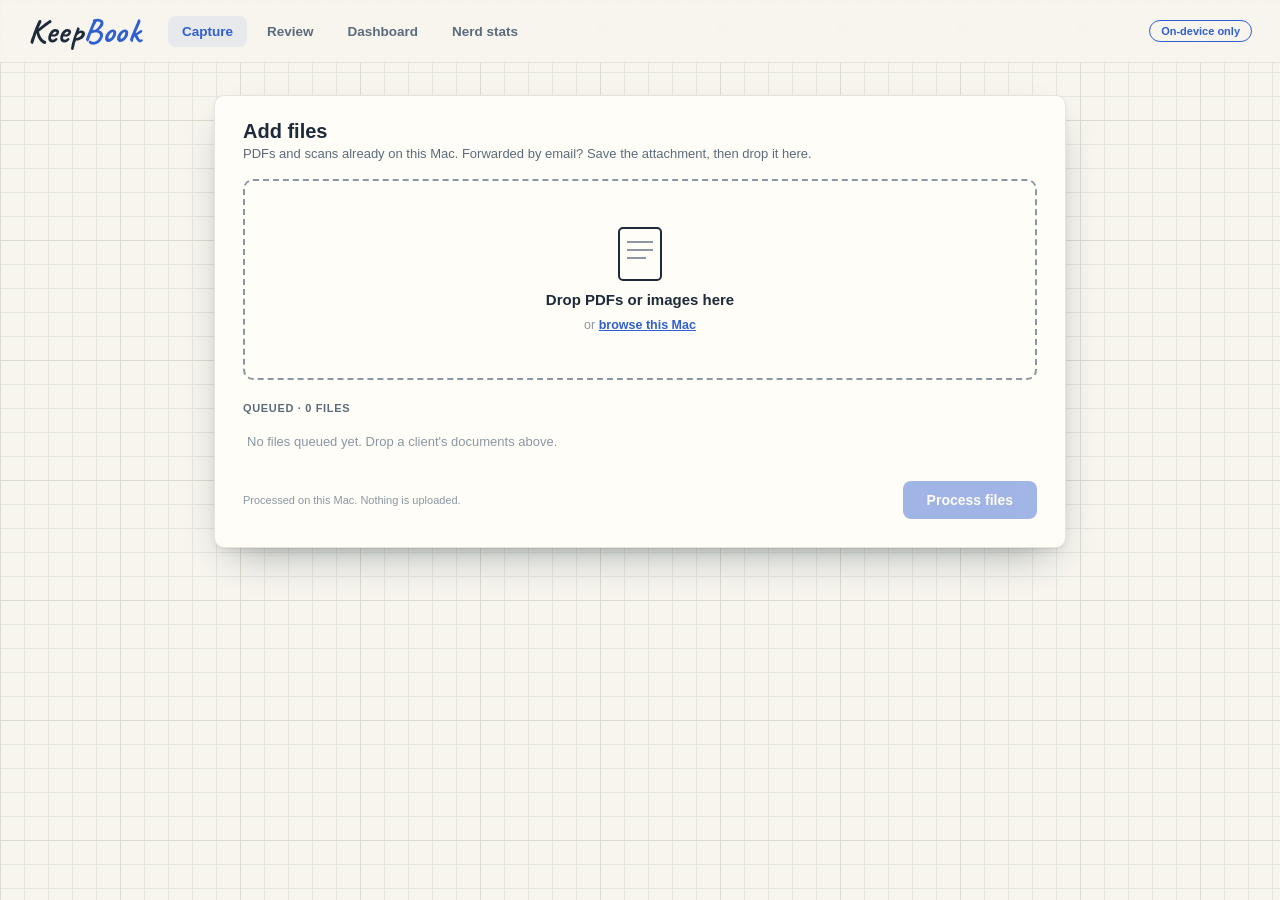
==== frontend/index.html @ 523368b1 "frontend: Stats for Nerds view (T33 stretch) + contract-blessed fields - Fourth view rendering GET /" ====
<!DOCTYPE html>
<html lang="en">
<head>
  <meta charset="utf-8">
  <meta name="viewport" content="width=device-width, initial-scale=1">
  <title>KeepBook — on-device tax intake</title>
  <link rel="stylesheet" href="css/styles.css">
</head>
<body>
  <header class="app-header">
    <div class="wordmark">Keep<span class="dot">Book</span></div>
    <nav class="nav" id="nav">
      <button data-view="capture" class="active">Capture</button>
      <button data-view="review">Review</button>
      <button data-view="dashboard">Dashboard</button>
      <button data-view="nerds">Nerd stats</button>
    </nav>
    <div class="header-spacer"></div>
    <button class="reset-link" id="reset-btn" hidden>reset demo</button>
    <div class="ondevice">On-device only</div>
  </header>

  <main>
    <!-- ============ CAPTURE / SUBMIT ============ -->
    <section class="view active" id="view-capture">
      <div class="card">
        <div class="card-pad">
          <div class="screen-head">
            <div>
              <h1>Add files</h1>
              <div class="sub">PDFs and scans already on this Mac. Forwarded by email? Save the attachment, then drop it here.</div>
            </div>
          </div>

          <div class="dropzone" id="dropzone">
            <div class="dz-icon"><span></span><span></span><span></span></div>
            <div class="dz-title">Drop PDFs or images here</div>
            <div class="dz-sub">or <span class="browse">browse this Mac</span></div>
            <input type="file" id="file-input" multiple accept="image/*,.pdf" hidden>
          </div>

          <div id="queue-block"></div>

          <div class="foot-row">
            <div class="privacy-line">Processed on this Mac. Nothing is uploaded.</div>
            <button class="btn" id="process-btn" disabled>Process files</button>
          </div>
        </div>
      </div>
    </section>

    <!-- ============ BIN REVIEW & CORRECTION ============ -->
    <section class="view" id="view-review">
      <div class="card">
        <div class="card-pad">
          <div class="screen-head">
            <div>
              <h1>Review &amp; confirm</h1>
              <div class="sub">Each document: the source image beside what the model read. Nothing enters a client's checklist until you confirm it.</div>
            </div>
            <div class="privacy-line">Processed on this Mac. Nothing is uploaded.</div>
          </div>
          <div class="review-layout" style="margin-top:18px">
            <div class="review-list" id="review-list"></div>
            <div id="review-detail"></div>
          </div>
        </div>
      </div>
    </section>

    <!-- ============ CHECKLIST DASHBOARD ============ -->
    <section class="view" id="view-dashboard">
      <div id="stats-line"></div>
      <div class="client-grid" id="client-grid" style="margin-top:22px"></div>
      <div class="privacy-line" style="margin-top:20px">Processed on this Mac. Nothing is uploaded.</div>
    </section>

    <!-- ============ STATS FOR NERDS ============ -->
    <section class="view" id="view-nerds">
      <div class="card">
        <div class="card-pad" id="nerds-body"></div>
      </div>
    </section>
  </main>

  <div class="toast" id="toast"></div>

  <script src="js/api.js"></script>
  <script src="js/app.js"></script>
</body>
</html>
---- frontend/css/styles.css ----
/* ============================================================
   KeepBook — paper & ink design system (PRD §10 / docs/design)
   Single light theme, committed. No dark mode.
   ============================================================ */

@font-face {
  font-family: "Caveat";
  font-style: normal;
  font-weight: 400 700;              /* variable weight, one file */
  font-display: swap;
  src: url("../assets/caveat.woff2") format("woff2");
}

:root {
  --paper:        #f7f5ee;
  --paper-deep:   #eceadf;
  --card:         #fffdf7;
  --ink:          #1c2a3a;
  --ink-blue:     #2f5fd0;
  --ink-blue-dk:  #254aa6;
  --highlighter:  #ffd24a;
  --highlighter-soft: #ffe59a;
  --red:          #c0392b;
  --muted:        #5c6b7b;
  --faint:        #8b97a3;
  --line:         #e7e3d6;

  --font-hand: "Caveat", "Comic Sans MS", cursive;
  --font-sans: -apple-system, BlinkMacSystemFont, "Segoe UI", Roboto, Helvetica, Arial, sans-serif;

  --shadow-card: 0 1px 0 #1c2a3a0a, 0 18px 40px -18px #1c2a3a73, 0 4px 12px -6px #1c2a3a33;
  --shadow-soft: 0 1px 0 #1c2a3a0a, 0 4px 12px -6px #1c2a3a33;
  --radius: 10px;
}

* { box-sizing: border-box; }

body {
  margin: 0;
  font-family: var(--font-sans);
  color: var(--ink);
  background-color: var(--paper);
  /* grid-paper texture: coarse 120px lines over fine 24px lines */
  background-image:
    linear-gradient(#d9dbcd 1px, transparent 1px),
    linear-gradient(90deg, #d9dbcd 1px, transparent 1px),
    linear-gradient(#e4e6dd 1px, transparent 1px),
    linear-gradient(90deg, #e4e6dd 1px, transparent 1px);
  background-size: 120px 120px, 120px 120px, 24px 24px, 24px 24px;
  -webkit-font-smoothing: antialiased;
}

a { color: var(--ink-blue); text-decoration: none; }
a:hover { color: var(--ink-blue-dk); }

.tnum { font-variant-numeric: tabular-nums; }

/* ---------- App shell ---------- */
.app-header {
  display: flex; align-items: center; gap: 20px;
  padding: 14px 28px;
  border-bottom: 1px solid var(--line);
  background: rgba(247, 245, 238, 0.85);
  backdrop-filter: blur(4px);
  position: sticky; top: 0; z-index: 20;
}
.wordmark {
  font-family: var(--font-hand);
  font-size: 34px; font-weight: 700; line-height: 1;
  color: var(--ink); letter-spacing: .5px;
}
.wordmark .dot { color: var(--ink-blue); }

.nav { display: flex; gap: 6px; margin-left: 8px; }
.nav button {
  font-family: var(--font-sans);
  font-size: 13.5px; font-weight: 600;
  color: var(--muted);
  background: none; border: none; cursor: pointer;
  padding: 8px 14px; border-radius: 8px;
}
.nav button:hover { background: #00000008; color: var(--ink); }
.nav button.active { color: var(--ink-blue); background: #2f5fd014; }

.header-spacer { flex: 1; }

.ondevice {
  font-size: 11px; font-weight: 600; color: var(--ink-blue);
  border: 1px solid var(--ink-blue); border-radius: 999px;
  padding: 4px 11px; white-space: nowrap;
}
.reset-link {
  font-size: 11px; color: var(--faint); background: none; border: none;
  cursor: pointer; text-decoration: underline; padding: 4px;
}

/* ---------- Layout ---------- */
main { max-width: 900px; margin: 0 auto; padding: 32px 24px 80px; }
.view { display: none; }
.view.active { display: block; animation: fade .25s ease; }
@keyframes fade { from { opacity: 0; transform: translateY(4px); } to { opacity: 1; transform: none; } }

.card {
  position: relative;
  background: var(--card);
  border: 1px solid var(--line);
  border-radius: var(--radius);
  box-shadow: var(--shadow-card);
  overflow: hidden;
}
.card-pad { padding: 24px 28px 28px; }

.screen-head { display: flex; align-items: baseline; justify-content: space-between; gap: 16px; }
.screen-head h1 { font-size: 20px; font-weight: 700; margin: 0; }
.screen-head .sub { font-size: 13px; color: var(--muted); margin-top: 3px; }

.hand-note { font-family: var(--font-hand); color: var(--faint); font-size: 18px; }

/* ---------- Capture / Submit ---------- */
.dropzone {
  display: flex; flex-direction: column; align-items: center; justify-content: center;
  gap: 10px; padding: 46px 20px; margin-top: 18px;
  border: 2px dashed var(--faint); border-radius: var(--radius);
  background: var(--card); cursor: pointer;
  transition: background .15s, border-color .15s;
}
.dropzone:hover { border-color: var(--ink-blue); }
.dropzone.dragover { border-color: var(--ink-blue); background: #2f5fd00d; }
.dz-icon {
  width: 44px; height: 54px; border: 2px solid var(--ink); border-radius: 5px;
  position: relative; background: var(--card);
}
.dz-icon span { position: absolute; left: 7px; right: 7px; height: 2px; background: var(--faint); }
.dz-icon span:nth-child(1) { top: 12px; }
.dz-icon span:nth-child(2) { top: 20px; }
.dz-icon span:nth-child(3) { top: 28px; right: 14px; }
.dz-title { font-size: 15px; font-weight: 600; }
.dz-sub { font-size: 12.5px; color: var(--faint); }
.dz-sub .browse { color: var(--ink-blue); font-weight: 600; text-decoration: underline; }

.section-label {
  font-size: 11px; font-weight: 600; color: var(--muted);
  text-transform: uppercase; letter-spacing: .06em; margin: 22px 0 8px;
}

.qrow {
  display: flex; align-items: center; gap: 12px;
  padding: 11px 6px; border-bottom: 1px solid var(--line);
}
.qrow:last-child { border-bottom: none; }
.qthumb {
  flex: none; width: 30px; height: 38px; border-radius: 4px; border: 1px solid var(--line);
  background: repeating-linear-gradient(45deg, #eceada, #eceada 5px, #f5f3e7 5px, #f5f3e7 10px);
  display: flex; align-items: flex-end; justify-content: center; overflow: hidden;
}
.qthumb img { width: 100%; height: 100%; object-fit: cover; }
.qthumb .ext { font: 600 8px ui-monospace, Menlo, monospace; color: var(--faint); padding-bottom: 3px; }
.qrow .meta { flex: 1; min-width: 0; }
.qrow .fname { font-size: 13.5px; font-weight: 600; white-space: nowrap; overflow: hidden; text-overflow: ellipsis; }
.qrow .fsub { font-size: 12px; color: var(--faint); }
.qrow .qstatus { font-size: 12px; font-weight: 600; }
.qstatus.processing { color: var(--ink-blue); }
.qstatus.done { color: var(--muted); }

.progress-wrap { margin-top: 16px; }
.progress-track { height: 6px; border-radius: 999px; background: var(--paper-deep); overflow: hidden; }
.progress-fill { height: 100%; background: var(--ink-blue); width: 0%; transition: width .5s ease; }

.foot-row { display: flex; align-items: center; justify-content: space-between; gap: 16px; margin-top: 20px; }
.privacy-line { font-size: 11px; color: var(--faint); }

.btn {
  font-family: var(--font-sans); font-size: 14px; font-weight: 600;
  padding: 11px 24px; border: none; border-radius: 8px;
  background: var(--ink-blue); color: var(--card); cursor: pointer;
  box-shadow: var(--shadow-soft);
}
.btn:hover { background: var(--ink-blue-dk); }
.btn:disabled { opacity: .45; cursor: default; box-shadow: none; }
.btn-ghost { background: none; box-shadow: none; color: var(--ink-blue); padding: 8px 10px; }
.btn-ghost:hover { background: #2f5fd012; }
.btn-sm { padding: 8px 18px; font-size: 13px; }

/* ---------- Bin Review ---------- */
.review-layout { display: grid; grid-template-columns: 240px 1fr; gap: 20px; }
.review-list { display: flex; flex-direction: column; gap: 10px; }
.rl-item {
  text-align: left; background: var(--card); border: 1px solid var(--line);
  border-radius: 8px; padding: 12px 14px; cursor: pointer; box-shadow: var(--shadow-soft);
}
.rl-item:hover { border-color: var(--ink-blue); }
.rl-item.active { border-color: var(--ink-blue); box-shadow: 0 0 0 2px #2f5fd033; }
.rl-item .rl-type { font-size: 14px; font-weight: 700; }
.rl-item .rl-client { font-size: 12px; color: var(--muted); margin-top: 2px; }
.rl-badge {
  display: inline-block; margin-top: 8px; font-size: 11px; font-weight: 600;
  padding: 2px 9px; border-radius: 999px;
}
.rl-badge.needs { background: var(--highlighter-soft); color: #7a5b00; }
.rl-badge.unrec { background: #ececec; color: var(--muted); }
.rl-empty { font-size: 13px; color: var(--faint); padding: 12px 4px; }

.detail { display: grid; grid-template-columns: 1fr 1fr; gap: 20px; }
.doc-image {
  border: 1px solid var(--line); border-radius: 8px; overflow: hidden; background: var(--paper-deep);
  min-height: 300px; display: flex; align-items: center; justify-content: center;
}
.doc-image img { width: 100%; height: auto; display: block; }
.doc-image .noimg { color: var(--faint); font-size: 13px; padding: 40px; text-align: center; }

.fields h2 { font-size: 16px; font-weight: 700; margin: 0 0 3px; }
.fields .doc-sub { font-size: 12.5px; color: var(--muted); margin-bottom: 14px; }

.field-row { display: grid; grid-template-columns: 150px 1fr; gap: 12px; align-items: start; padding: 8px 0; border-bottom: 1px dashed var(--line); }
.field-row:last-of-type { border-bottom: none; }
.field-label { font-size: 13px; color: var(--muted); padding-top: 6px; }
.field-val { font-size: 14px; }
.field-input {
  width: 100%; font-family: var(--font-sans); font-size: 14px; font-variant-numeric: tabular-nums;
  color: var(--ink); background: var(--card);
  border: 1px solid var(--line); border-radius: 6px; padding: 7px 9px;
}
.field-input:focus { outline: none; border-color: var(--ink-blue); box-shadow: 0 0 0 2px #2f5fd022; }
.field-input.lowconf {
  background: linear-gradient(transparent 6%, var(--highlighter) 6% 94%, transparent 94%);
  border-color: #e6b800;
}
.lowconf-note { font-size: 11.5px; color: var(--faint); margin-top: 4px; }

/* the correction render — struck original + ink-blue corrected */
.correction { display: flex; align-items: baseline; gap: 10px; flex-wrap: wrap; margin-top: 6px; font-variant-numeric: tabular-nums; }
.correction .old {
  color: var(--red); text-decoration: line-through;
  text-decoration-color: var(--red); text-decoration-thickness: 2px;
}
.correction .new { color: var(--ink-blue); font-weight: 700; }
.correction .pen-note { font-family: var(--font-hand); font-size: 16px; color: var(--red); }

.doc-type-picker { display: flex; flex-direction: column; gap: 10px; margin-bottom: 14px; }
.doc-type-picker label { font-size: 12px; font-weight: 600; color: var(--muted); }
.select {
  font-family: var(--font-sans); font-size: 14px; color: var(--ink);
  border: 1px solid var(--line); border-radius: 6px; padding: 8px 10px; background: var(--card);
}
.unrec-banner {
  background: #f3f1e8; border: 1px solid var(--line); border-left: 3px solid var(--faint);
  border-radius: 6px; padding: 12px 14px; font-size: 13px; color: var(--muted); margin-bottom: 14px;
}

.detail-foot { grid-column: 1 / -1; display: flex; align-items: center; justify-content: space-between; gap: 16px; margin-top: 4px; }

/* ---------- Checklist Dashboard ---------- */
.client-grid { display: flex; flex-direction: column; gap: 22px; }
.client-card .card-pad { padding: 22px 26px 24px; }
.client-name { font-family: var(--font-hand); font-size: 34px; font-weight: 600; line-height: 1; }
.client-meta { font-size: 13px; color: var(--muted); margin: 4px 0 16px; }
.client-meta .count { font-weight: 600; color: var(--ink); }
.client-badge-complete { font-family: var(--font-hand); font-size: 22px; color: var(--ink-blue); }

.check-row { display: flex; align-items: center; gap: 14px; padding: 12px 4px; border-bottom: 1px solid var(--line); }
.check-row:last-child { border-bottom: none; }
.check-box {
  flex: none; width: 22px; height: 22px; border-radius: 4px; background: var(--card);
  border: 1.5px solid var(--faint); display: flex; align-items: center; justify-content: center;
}
.check-box.done { border-color: var(--ink); }
.check-box svg { overflow: visible; }
.check-row .c-label { font-size: 14.5px; font-weight: 600; }
.check-row .c-sub { font-size: 12px; color: var(--muted); margin-top: 1px; }
.check-row.missing .c-label { color: var(--ink); }
.check-row.missing .c-sub { color: #8a6d00; font-weight: 600; }
.check-row.pending .c-label,
.check-row.pending .c-sub { color: var(--muted); }
.check-row .grow { flex: 1; min-width: 0; }

.missing-flag {
  background: linear-gradient(transparent 10%, var(--highlighter) 10% 90%, transparent 90%);
  padding: 0 5px; font-weight: 700; font-size: 12px; color: var(--ink); border-radius: 2px;
}
.pending-flag { font-size: 11px; font-weight: 600; color: var(--muted); background: #ececec; padding: 2px 9px; border-radius: 999px; }
.request-link { font-size: 12.5px; font-weight: 600; color: var(--ink-blue); background: none; border: none; cursor: pointer; padding: 0; }

.row-settle { animation: row-settle 1.4s ease .1s backwards; }
@keyframes row-settle { 0% { background: var(--highlighter-soft); } 100% { background: transparent; } }
@keyframes ink-in { from { stroke-dashoffset: 32; } to { stroke-dashoffset: 0; } }
.ink-draw { stroke-dasharray: 32; stroke-dashoffset: 32; animation: ink-in .6s ease .15s forwards; }

/* ---------- Stats line ---------- */
.stats-bar {
  display: flex; align-items: center; gap: 26px; flex-wrap: wrap;
  margin-top: 6px; padding: 16px 22px;
  background: var(--card); border: 1px solid var(--line); border-radius: var(--radius); box-shadow: var(--shadow-soft);
}
.stat { display: flex; flex-direction: column; gap: 2px; }
.stat .num { font-size: 22px; font-weight: 700; font-variant-numeric: tabular-nums; color: var(--ink); }
.stat .num.rate { color: var(--ink-blue); }
.stat .lbl { font-size: 11px; color: var(--muted); text-transform: uppercase; letter-spacing: .05em; }
.stats-note { font-family: var(--font-hand); font-size: 17px; color: var(--faint); margin-left: auto; }

/* ---------- Stats for Nerds ---------- */
.live-dot-wrap { display: flex; align-items: center; gap: 5px; font-size: 11px; font-weight: 600; color: var(--ink-blue); }
.live-dot { width: 7px; height: 7px; border-radius: 50%; background: var(--ink-blue); animation: live-pulse 2s ease infinite; }
@keyframes live-pulse { 0%, 100% { opacity: 1; } 50% { opacity: .35; } }
.nerd-runtime { font-size: 12px; color: var(--faint); white-space: nowrap; }

.tiles { display: grid; grid-template-columns: repeat(4, 1fr); gap: 12px; margin-top: 18px; }
.tile { background: var(--card); border: 1px solid var(--line); border-radius: var(--radius); padding: 14px 16px; box-shadow: var(--shadow-soft); }
.tile-num { font-size: 24px; font-weight: 700; }
.tile-lbl { font-size: 11.5px; color: var(--muted); margin-top: 2px; }

.nerd-block { background: var(--card); border: 1px solid var(--line); border-radius: var(--radius); padding: 16px 18px; margin-top: 14px; box-shadow: var(--shadow-soft); }
.nb-head { display: flex; align-items: baseline; justify-content: space-between; margin-bottom: 10px; }
.nb-hint { font-size: 11.5px; color: var(--faint); }
.bar-strip { display: flex; align-items: flex-end; gap: 4px; height: 64px; }
.bar { flex: 1; border-radius: 2px 2px 0 0; background: #c6cdd6; min-width: 4px; }
.bar.recent { background: var(--ink-blue); }
.bar-axis { display: flex; justify-content: space-between; font: 500 10px ui-monospace, Menlo, monospace; color: var(--faint); margin-top: 6px; }

.nerd-cols { display: grid; grid-template-columns: 1fr 1fr; gap: 14px; }
.nerd-cols .nerd-block { margin-top: 14px; }
.nb-row { display: flex; justify-content: space-between; gap: 12px; font-size: 13px; padding: 4px 0; }
.nb-lbl { color: var(--muted); }
.nb-val { font-weight: 600; }
.hl-chip { background: linear-gradient(transparent 12%, var(--highlighter) 12% 88%, transparent 88%); padding: 0 4px; }
.nerd-foot { display: flex; align-items: center; justify-content: space-between; gap: 16px; margin-top: 18px; }

@media (max-width: 760px) {
  .tiles { grid-template-columns: 1fr 1fr; }
  .nerd-cols { grid-template-columns: 1fr; }
}

.toast {
  position: fixed; bottom: 24px; left: 50%; transform: translateX(-50%) translateY(20px);
  background: var(--ink); color: var(--card); font-size: 13px; font-weight: 600;
  padding: 10px 18px; border-radius: 8px; opacity: 0; pointer-events: none;
  transition: opacity .2s, transform .2s; z-index: 50;
}
.toast.show { opacity: 1; transform: translateX(-50%) translateY(0); }

@media (max-width: 760px) {
  .review-layout { grid-template-columns: 1fr; }
  .detail { grid-template-columns: 1fr; }
}
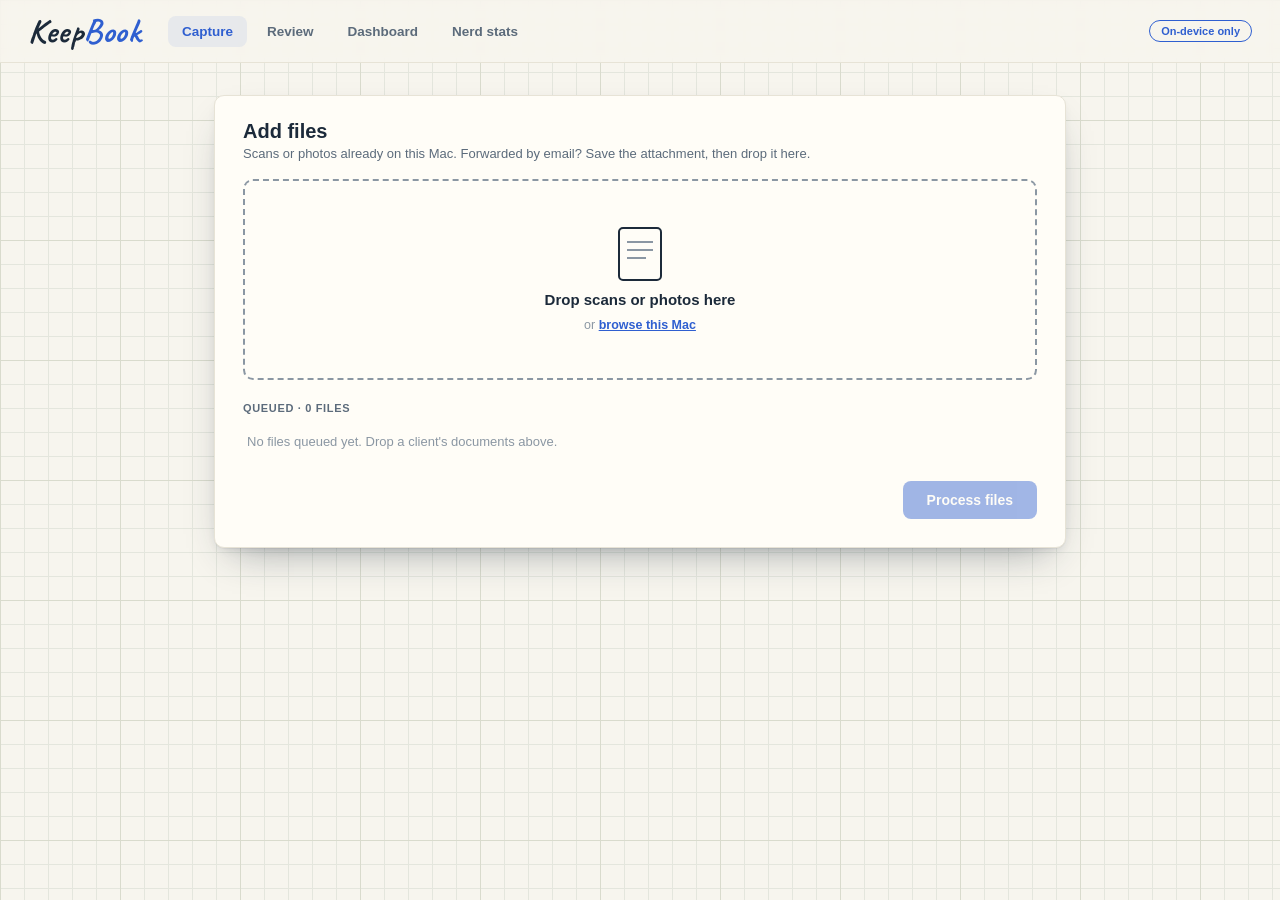
==== commit 58677d8c: "T60: dashboard content pass — remove editorial copy, add operational info Removed founder-flagged ed" ====
--- a/frontend/index.html
+++ b/frontend/index.html
@@ -28,21 +28,21 @@
           <div class="screen-head">
             <div>
               <h1>Add files</h1>
-              <div class="sub">PDFs and scans already on this Mac. Forwarded by email? Save the attachment, then drop it here.</div>
+              <div class="sub">Scans or photos already on this Mac. Forwarded by email? Save the attachment, then drop it here.</div>
             </div>
           </div>
 
           <div class="dropzone" id="dropzone">
             <div class="dz-icon"><span></span><span></span><span></span></div>
-            <div class="dz-title">Drop PDFs or images here</div>
+            <div class="dz-title">Drop scans or photos here</div>
             <div class="dz-sub">or <span class="browse">browse this Mac</span></div>
-            <input type="file" id="file-input" multiple accept="image/*,.pdf" hidden>
+            <input type="file" id="file-input" multiple accept="image/*" hidden>
           </div>
 
           <div id="queue-block"></div>
 
           <div class="foot-row">
-            <div class="privacy-line">Processed on this Mac. Nothing is uploaded.</div>
+            <div class="op-note" id="capture-op"></div>
             <button class="btn" id="process-btn" disabled>Process files</button>
           </div>
         </div>
@@ -58,7 +58,7 @@
               <h1>Review &amp; confirm</h1>
               <div class="sub">Each document: the source image beside what the model read. Nothing enters a client's checklist until you confirm it.</div>
             </div>
-            <div class="privacy-line">Processed on this Mac. Nothing is uploaded.</div>
+            <div class="op-note" id="review-op"></div>
           </div>
           <div class="review-layout" style="margin-top:18px">
             <div class="review-list" id="review-list"></div>
@@ -72,7 +72,6 @@
     <section class="view" id="view-dashboard">
       <div id="stats-line"></div>
       <div class="client-grid" id="client-grid" style="margin-top:22px"></div>
-      <div class="privacy-line" style="margin-top:20px">Processed on this Mac. Nothing is uploaded.</div>
     </section>
 
     <!-- ============ STATS FOR NERDS ============ -->
--- a/frontend/css/styles.css
+++ b/frontend/css/styles.css
@@ -198,6 +198,7 @@
 }
 .rl-badge.needs { background: var(--highlighter-soft); color: #7a5b00; }
 .rl-badge.unrec { background: #ececec; color: var(--muted); }
+.rl-badge.error { background: #fbe6e2; color: var(--red); }
 .rl-empty { font-size: 13px; color: var(--faint); padding: 12px 4px; }
 
 .detail { display: grid; grid-template-columns: 1fr 1fr; gap: 20px; }
@@ -246,6 +247,31 @@
   background: #f3f1e8; border: 1px solid var(--line); border-left: 3px solid var(--faint);
   border-radius: 6px; padding: 12px 14px; font-size: 13px; color: var(--muted); margin-bottom: 14px;
 }
+.error-banner {
+  background: #fbeae7; border: 1px solid var(--red); border-left: 3px solid var(--red);
+  border-radius: 6px; padding: 12px 14px; font-size: 13px; font-weight: 600;
+  color: #7a241a; margin-bottom: 14px;
+}
+
+/* ---------- Model trace disclosure ---------- */
+.trace-disclosure { margin-top: 16px; border-top: 1px solid var(--line); padding-top: 12px; }
+.trace-disclosure > summary {
+  cursor: pointer; font-size: 12.5px; font-weight: 600; color: var(--ink-blue);
+  list-style: none; user-select: none;
+}
+.trace-disclosure > summary::-webkit-details-marker { display: none; }
+.trace-disclosure > summary::before { content: "▸ "; }
+.trace-disclosure[open] > summary::before { content: "▾ "; }
+.trace-body { margin-top: 10px; }
+.trace-head { font: 600 11px ui-monospace, Menlo, monospace; color: var(--muted); margin-bottom: 8px; }
+.trace-call { border: 1px solid var(--line); border-radius: 6px; padding: 8px 10px; margin-bottom: 8px; background: var(--card); }
+.tc-seq { font-size: 11px; font-weight: 700; color: var(--faint); text-transform: uppercase; letter-spacing: .05em; }
+.tc-label { font-size: 10px; font-weight: 600; color: var(--faint); text-transform: uppercase; letter-spacing: .05em; margin-top: 6px; }
+.tc-pre {
+  font: 12px/1.45 ui-monospace, Menlo, monospace; white-space: pre-wrap; word-break: break-word;
+  margin: 2px 0 0; color: var(--ink); max-height: 180px; overflow: auto;
+}
+.tc-pre.tc-err { color: var(--red); }
 
 .detail-foot { grid-column: 1 / -1; display: flex; align-items: center; justify-content: space-between; gap: 16px; margin-top: 4px; }
 
@@ -256,6 +282,16 @@
 .client-meta { font-size: 13px; color: var(--muted); margin: 4px 0 16px; }
 .client-meta .count { font-weight: 600; color: var(--ink); }
 .client-badge-complete { font-family: var(--font-hand); font-size: 22px; color: var(--ink-blue); }
+.client-head-right { display: flex; align-items: center; gap: 10px; flex: none; }
+.progress-frac {
+  font-size: 12px; font-weight: 600; color: var(--muted);
+  border: 1px solid var(--line); border-radius: 999px; padding: 2px 9px;
+  font-variant-numeric: tabular-nums;
+}
+.progress-frac.done { color: var(--ink-blue); border-color: var(--ink-blue); }
+
+/* Operational note where the old capture/review copy sat — live counts. */
+.op-note { font-size: 12px; color: var(--muted); font-variant-numeric: tabular-nums; }
 
 .check-row { display: flex; align-items: center; gap: 14px; padding: 12px 4px; border-bottom: 1px solid var(--line); }
 .check-row:last-child { border-bottom: none; }
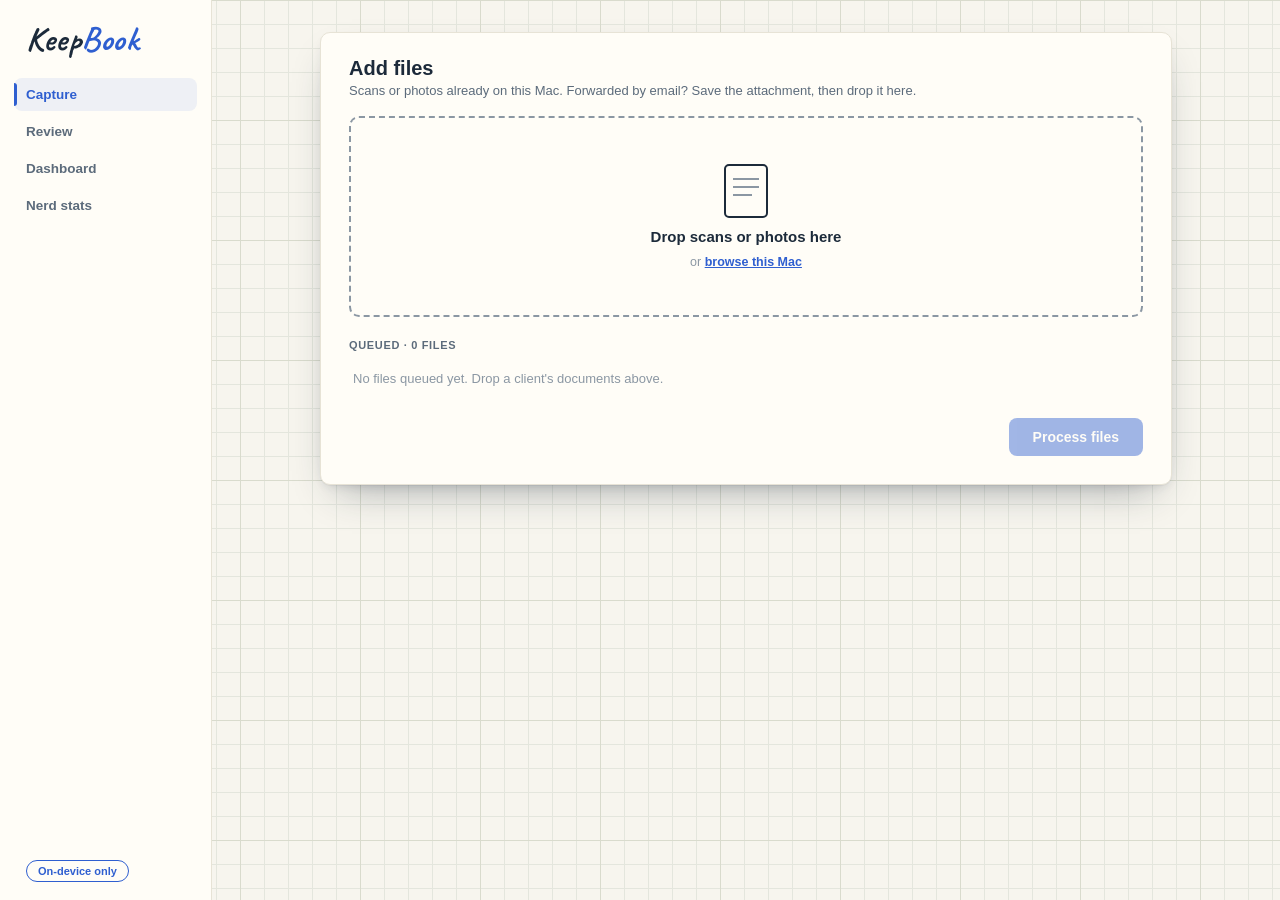
==== commit 160c9bb0: "polish-sidebar: convert top-bar nav into a fixed left sidebar Turn the horizontal header into a full" ====
--- a/frontend/index.html
+++ b/frontend/index.html
@@ -3,12 +3,20 @@
 <head>
   <meta charset="utf-8">
   <meta name="viewport" content="width=device-width, initial-scale=1">
+  <meta name="description" content="On-device tax document intake. KeepBook reads scans and photos, extracts fields, and builds per-client checklists locally on your Mac. Nothing is uploaded.">
   <title>KeepBook — on-device tax intake</title>
+  <link rel="icon" type="image/svg+xml" href="assets/favicon.svg">
   <link rel="stylesheet" href="css/styles.css">
 </head>
 <body>
   <header class="app-header">
-    <div class="wordmark">Keep<span class="dot">Book</span></div>
+    <div class="brand">
+      <!-- Drop frontend/assets/logo.svg to replace the text wordmark (zero code change).
+           No logo present -> img errors, removes itself, the text wordmark below shows. -->
+      <img class="brand-logo" src="assets/logo.svg" alt="KeepBook"
+           onload="this.classList.add('loaded')" onerror="this.remove()">
+      <div class="wordmark">Keep<span class="dot">Book</span></div>
+    </div>
     <nav class="nav" id="nav">
       <button data-view="capture" class="active">Capture</button>
       <button data-view="review">Review</button>
@@ -16,8 +24,10 @@
       <button data-view="nerds">Nerd stats</button>
     </nav>
     <div class="header-spacer"></div>
-    <button class="reset-link" id="reset-btn" hidden>reset demo</button>
-    <div class="ondevice">On-device only</div>
+    <div class="rail-foot">
+      <div class="ondevice">On-device only</div>
+      <button class="reset-link" id="reset-btn" hidden>reset demo</button>
+    </div>
   </header>
 
   <main>
--- a/frontend/css/styles.css
+++ b/frontend/css/styles.css
@@ -31,6 +31,7 @@
   --shadow-card: 0 1px 0 #1c2a3a0a, 0 18px 40px -18px #1c2a3a73, 0 4px 12px -6px #1c2a3a33;
   --shadow-soft: 0 1px 0 #1c2a3a0a, 0 4px 12px -6px #1c2a3a33;
   --radius: 10px;
+  --rail-w: 212px;
 }
 
 * { box-sizing: border-box; }
@@ -48,6 +49,8 @@
     linear-gradient(90deg, #e4e6dd 1px, transparent 1px);
   background-size: 120px 120px, 120px 120px, 24px 24px, 24px 24px;
   -webkit-font-smoothing: antialiased;
+  /* clear the fixed left rail; main centers within the remaining space */
+  padding-left: var(--rail-w);
 }
 
 a { color: var(--ink-blue); text-decoration: none; }
@@ -55,14 +58,14 @@
 
 .tnum { font-variant-numeric: tabular-nums; }
 
-/* ---------- App shell ---------- */
+/* ---------- App shell: fixed left rail (the ledger's cover/margin) ---------- */
 .app-header {
-  display: flex; align-items: center; gap: 20px;
-  padding: 14px 28px;
-  border-bottom: 1px solid var(--line);
-  background: rgba(247, 245, 238, 0.85);
-  backdrop-filter: blur(4px);
-  position: sticky; top: 0; z-index: 20;
+  display: flex; flex-direction: column; align-items: stretch; gap: 16px;
+  padding: 20px 14px 18px;
+  border-right: 1px solid var(--line);
+  background: var(--card);
+  position: fixed; top: 0; left: 0; bottom: 0;
+  width: var(--rail-w); z-index: 20;
 }
 .wordmark {
   font-family: var(--font-hand);
@@ -71,18 +74,36 @@
 }
 .wordmark .dot { color: var(--ink-blue); }
 
-.nav { display: flex; gap: 6px; margin-left: 8px; }
+/* Logo slot: text wordmark is the default; a dropped assets/logo.svg supersedes it.
+   img stays hidden until it actually loads, so no broken-image box ever flashes. */
+.brand { display: flex; align-items: center; padding: 2px 12px 6px; }
+.brand-logo { display: none; height: 34px; width: auto; }
+.brand-logo.loaded { display: block; }
+.brand-logo.loaded + .wordmark { display: none; }
+
+.nav { display: flex; flex-direction: column; gap: 4px; margin-left: 0; }
 .nav button {
+  position: relative;
   font-family: var(--font-sans);
   font-size: 13.5px; font-weight: 600;
   color: var(--muted);
   background: none; border: none; cursor: pointer;
-  padding: 8px 14px; border-radius: 8px;
+  text-align: left; width: 100%;
+  padding: 9px 12px; border-radius: 8px;
+  transition: background .15s, color .15s;
 }
 .nav button:hover { background: #00000008; color: var(--ink); }
 .nav button.active { color: var(--ink-blue); background: #2f5fd014; }
+/* bookmark-ribbon left edge on the active row */
+.nav button.active::before {
+  content: ""; position: absolute; left: 0; top: 5px; bottom: 5px;
+  width: 3px; border-radius: 0 3px 3px 0; background: var(--ink-blue);
+}
 
 .header-spacer { flex: 1; }
+
+/* bottom-pinned group: on-device badge + reset control */
+.rail-foot { display: flex; flex-direction: column; align-items: flex-start; gap: 8px; padding: 0 12px; }
 
 .ondevice {
   font-size: 11px; font-weight: 600; color: var(--ink-blue);
@@ -92,6 +113,26 @@
 .reset-link {
   font-size: 11px; color: var(--faint); background: none; border: none;
   cursor: pointer; text-decoration: underline; padding: 4px;
+}
+
+/* Narrow window: rail collapses back to a horizontal top bar (safety net —
+   the demo runs full-screen, this just keeps a squeezed window from breaking). */
+@media (max-width: 860px) {
+  body { padding-left: 0; }
+  .app-header {
+    flex-direction: row; align-items: center; gap: 20px;
+    padding: 14px 28px;
+    border-right: none; border-bottom: 1px solid var(--line);
+    background: rgba(247, 245, 238, 0.85);
+    backdrop-filter: blur(4px);
+    position: sticky; top: 0; left: auto; bottom: auto;
+    width: auto;
+  }
+  .brand { padding: 0; }
+  .nav { flex-direction: row; gap: 6px; margin-left: 8px; }
+  .nav button { width: auto; text-align: center; padding: 8px 14px; }
+  .nav button.active::before { display: none; }
+  .rail-foot { flex-direction: row; align-items: center; gap: 12px; padding: 0; }
 }
 
 /* ---------- Layout ---------- */
@@ -125,7 +166,15 @@
   transition: background .15s, border-color .15s;
 }
 .dropzone:hover { border-color: var(--ink-blue); }
-.dropzone.dragover { border-color: var(--ink-blue); background: #2f5fd00d; }
+/* A single gentle ink-ring pulse when a drag enters, settling to a soft steady
+   ring while held. The class is added once on dragenter, so re-firing dragover
+   doesn't restart it; dragleave/drop removes it. */
+.dropzone.dragover { border-color: var(--ink-blue); background: #2f5fd00d; animation: dz-pulse .6s ease forwards; }
+@keyframes dz-pulse {
+  0%   { box-shadow: 0 0 0 0 rgba(47, 95, 208, 0); }
+  55%  { box-shadow: 0 0 0 6px rgba(47, 95, 208, .14); }
+  100% { box-shadow: 0 0 0 3px rgba(47, 95, 208, .12); }
+}
 .dz-icon {
   width: 44px; height: 54px; border: 2px solid var(--ink); border-radius: 5px;
   position: relative; background: var(--card);
@@ -174,12 +223,23 @@
   padding: 11px 24px; border: none; border-radius: 8px;
   background: var(--ink-blue); color: var(--card); cursor: pointer;
   box-shadow: var(--shadow-soft);
+  transition: background .15s;
 }
 .btn:hover { background: var(--ink-blue-dk); }
 .btn:disabled { opacity: .45; cursor: default; box-shadow: none; }
 .btn-ghost { background: none; box-shadow: none; color: var(--ink-blue); padding: 8px 10px; }
 .btn-ghost:hover { background: #2f5fd012; }
 .btn-sm { padding: 8px 18px; font-size: 13px; }
+
+/* Keyboard focus: consistent ink-blue ring on controls that had none.
+   :focus-visible only matches keyboard focus, so mouse clicks show nothing. */
+.btn:focus-visible,
+.btn-ghost:focus-visible,
+.nav button:focus-visible,
+.reset-link:focus-visible {
+  outline: 2px solid var(--ink-blue);
+  outline-offset: 2px;
+}
 
 /* ---------- Bin Review ---------- */
 .review-layout { display: grid; grid-template-columns: 240px 1fr; gap: 20px; }
@@ -230,12 +290,42 @@
 
 /* the correction render — struck original + ink-blue corrected */
 .correction { display: flex; align-items: baseline; gap: 10px; flex-wrap: wrap; margin-top: 6px; font-variant-numeric: tabular-nums; }
-.correction .old {
-  color: var(--red); text-decoration: line-through;
-  text-decoration-color: var(--red); text-decoration-thickness: 2px;
+/* Strike is drawn as a pseudo-line (not text-decoration) so it can animate a
+   left-to-right pen stroke. Base state = fully struck; reduced-motion lands here. */
+.correction .old { position: relative; color: var(--red); }
+.correction .old::after {
+  content: ""; position: absolute; left: 0; right: 0; top: 50%;
+  height: 2px; background: var(--red);
+  transform: scaleX(1); transform-origin: left;
 }
 .correction .new { color: var(--ink-blue); font-weight: 700; }
 .correction .pen-note { font-family: var(--font-hand); font-size: 16px; color: var(--red); }
+
+/* Fresh confirm only: pen strikes the old value L→R, then the corrected value
+   and note settle in ~180ms behind it. Gated by .fresh (JS state.justConfirmed). */
+.correction.fresh .old::after { animation: strike-draw .32s ease forwards; }
+.correction.fresh .new,
+.correction.fresh .pen-note { animation: ink-fade-in .3s ease .18s backwards; }
+@keyframes strike-draw { from { transform: scaleX(0); } to { transform: scaleX(1); } }
+@keyframes ink-fade-in { from { opacity: 0; transform: translateY(2px); } to { opacity: 1; transform: none; } }
+
+/* ---------- masked TIN/SSN inline editor (unconfirmed) ---------- */
+.tin-field .field-val { display: inline; }
+.tin-edit-link {
+  display: inline-flex; align-items: center; gap: 3px; vertical-align: baseline;
+  margin-left: 10px; padding: 0; border: none; background: none; cursor: pointer;
+  font-family: var(--font-sans); font-size: 12px; color: var(--ink-blue);
+}
+.tin-edit-link:hover { color: var(--ink-blue-dk); text-decoration: underline; }
+.tin-edit-link .pen-ico { opacity: .8; }
+.tin-edit .field-input { margin-bottom: 4px; }
+.tin-done-link {
+  padding: 0; border: none; background: none; cursor: pointer;
+  font-family: var(--font-sans); font-size: 12px; color: var(--muted);
+}
+.tin-done-link:hover { color: var(--ink-blue); }
+/* [hidden] guard: class rules above would otherwise out-specify the UA default */
+.tin-masked[hidden], .tin-edit[hidden] { display: none; }
 
 .doc-type-picker { display: flex; flex-direction: column; gap: 10px; margin-bottom: 14px; }
 .doc-type-picker label { font-size: 12px; font-weight: 600; color: var(--muted); }
@@ -243,6 +333,30 @@
   font-family: var(--font-sans); font-size: 14px; color: var(--ink);
   border: 1px solid var(--line); border-radius: 6px; padding: 8px 10px; background: var(--card);
 }
+.page-input { max-width: 140px; }
+
+/* ---------- Affirmative client-identity gate ---------- */
+.identity-affirm {
+  display: flex; align-items: flex-start; gap: 8px; font-size: 13.5px !important;
+  font-weight: 500 !important; color: var(--ink) !important; cursor: pointer;
+  border: 1px solid var(--line); border-left: 3px solid var(--ink-blue);
+  border-radius: 6px; padding: 10px 12px; background: #2f5fd00a;
+}
+.identity-affirm input[type="checkbox"] { margin-top: 2px; flex: none; accent-color: var(--ink-blue); }
+.identity-affirm strong { color: var(--ink-blue); }
+.identity-alt { font-size: 11.5px; color: var(--muted); margin-top: -2px; }
+
+/* "p. N" page-number chip shown wherever a doc is listed */
+.page-label {
+  font: 600 11px var(--font-sans); color: var(--ink-blue);
+  background: #2f5fd014; border-radius: 4px; padding: 1px 6px; margin-left: 6px;
+  vertical-align: middle; letter-spacing: .02em;
+}
+.rl-item .rl-type .page-label { font-size: 10px; }
+
+/* blocked-reason under the Confirm button */
+.detail-foot .foot-left { display: flex; flex-direction: column; gap: 3px; }
+.confirm-block-note { font-size: 11.5px; color: var(--red); font-weight: 600; }
 .unrec-banner {
   background: #f3f1e8; border: 1px solid var(--line); border-left: 3px solid var(--faint);
   border-radius: 6px; padding: 12px 14px; font-size: 13px; color: var(--muted); margin-bottom: 14px;
@@ -274,6 +388,15 @@
 .tc-pre.tc-err { color: var(--red); }
 
 .detail-foot { grid-column: 1 / -1; display: flex; align-items: center; justify-content: space-between; gap: 16px; margin-top: 4px; }
+
+/* Quiet discard control — muted until hovered, then reads as the red pen. */
+.detail-discard { grid-column: 1 / -1; margin-top: 10px; text-align: right; }
+.link-discard {
+  background: none; border: none; padding: 4px 2px; cursor: pointer;
+  font-size: 12px; color: var(--faint); text-decoration: underline;
+  text-underline-offset: 2px;
+}
+.link-discard:hover { color: var(--red); }
 
 /* ---------- Checklist Dashboard ---------- */
 .client-grid { display: flex; flex-direction: column; gap: 22px; }
@@ -316,10 +439,55 @@
 .pending-flag { font-size: 11px; font-weight: 600; color: var(--muted); background: #ececec; padding: 2px 9px; border-radius: 999px; }
 .request-link { font-size: 12.5px; font-weight: 600; color: var(--ink-blue); background: none; border: none; cursor: pointer; padding: 0; }
 
+.client-foot { display: flex; justify-content: flex-end; margin-top: 14px; padding-top: 12px; border-top: 1px solid var(--line); }
+.export-csv-link { font-size: 12px; font-weight: 600; color: var(--muted); letter-spacing: .02em; }
+.export-csv-link:hover { color: var(--ink-blue); text-decoration: underline; }
+
 .row-settle { animation: row-settle 1.4s ease .1s backwards; }
 @keyframes row-settle { 0% { background: var(--highlighter-soft); } 100% { background: transparent; } }
 @keyframes ink-in { from { stroke-dashoffset: 32; } to { stroke-dashoffset: 0; } }
 .ink-draw { stroke-dasharray: 32; stroke-dashoffset: 32; animation: ink-in .6s ease .15s forwards; }
+
+/* ---------- New-client (create) affordance ---------- */
+.new-client-ghost {
+  border: 2px dashed var(--line); background: transparent; box-shadow: none;
+  transition: border-color .15s ease;
+}
+.new-client-ghost:hover { border-color: var(--ink-blue); }
+.nc-ghost-btn {
+  width: 100%; padding: 20px; background: none; border: none; cursor: pointer;
+  font-family: var(--font-hand); font-size: 26px; font-weight: 600; color: var(--faint);
+  transition: color .15s ease;
+}
+.new-client-ghost:hover .nc-ghost-btn { color: var(--ink-blue); }
+
+.new-client-form .card-pad { padding: 22px 26px 24px; }
+.nc-title { font-family: var(--font-hand); font-size: 30px; font-weight: 600; line-height: 1; }
+.nc-label { display: block; font-size: 12px; font-weight: 600; color: var(--muted); margin: 16px 0 6px; }
+.nc-hint { font-weight: 400; color: var(--faint); }
+.nc-name { width: 100%; max-width: 440px; }
+.nc-chips { display: flex; flex-wrap: wrap; gap: 8px; }
+.nc-chips-empty { font-size: 12.5px; color: var(--faint); }
+.nc-chip {
+  display: inline-flex; align-items: center; gap: 4px; font-size: 12.5px; font-weight: 600;
+  color: var(--ink); background: var(--paper-deep); border: 1px solid var(--line);
+  border-radius: 999px; padding: 4px 6px 4px 12px;
+}
+.nc-chip-x {
+  border: none; background: none; cursor: pointer; color: var(--faint);
+  font-size: 16px; line-height: 1; padding: 0 3px; border-radius: 999px;
+}
+.nc-chip-x:hover { color: var(--red); }
+.nc-add { display: flex; gap: 8px; margin-top: 12px; }
+.nc-add-input { flex: 1; max-width: 320px; }
+.nc-error { font-size: 12px; font-weight: 600; color: var(--red); margin-top: 12px; min-height: 15px; }
+.nc-foot { display: flex; justify-content: flex-end; gap: 10px; margin-top: 14px; }
+
+/* Review card settle-in — plays once, only on a doc's first appearance (JS gates
+   the class via state.knownReviewIds). Base state = settled, so reduced-motion
+   simply lands here. */
+.rl-item.card-land { animation: card-land .36s ease backwards; }
+@keyframes card-land { from { opacity: 0; transform: translateY(8px); } to { opacity: 1; transform: none; } }
 
 /* ---------- Stats line ---------- */
 .stats-bar {
@@ -350,6 +518,10 @@
 .bar-strip { display: flex; align-items: flex-end; gap: 4px; height: 64px; }
 .bar { flex: 1; border-radius: 2px 2px 0 0; background: #c6cdd6; min-width: 4px; }
 .bar.recent { background: var(--ink-blue); }
+/* Bars grow up from the axis on view entry (staggered inline). Base = full
+   height; the class only adds the grow, so reduced-motion lands settled. */
+.bar.bar-grow { transform-origin: bottom; animation: bar-grow .34s ease backwards; }
+@keyframes bar-grow { from { transform: scaleY(0); } to { transform: scaleY(1); } }
 .bar-axis { display: flex; justify-content: space-between; font: 500 10px ui-monospace, Menlo, monospace; color: var(--faint); margin-top: 6px; }
 
 .nerd-cols { display: grid; grid-template-columns: 1fr 1fr; gap: 14px; }
@@ -377,3 +549,16 @@
   .review-layout { grid-template-columns: 1fr; }
   .detail { grid-template-columns: 1fr; }
 }
+
+/* ---------- Reduced motion ---------- */
+/* One switch zeroes every CSS animation/transition. Every animated element's
+   base rule is authored at its settled state, so collapsing the duration lands
+   on the correct final frame (JS count-up self-guards via matchMedia). */
+@media (prefers-reduced-motion: reduce) {
+  *, *::before, *::after {
+    animation-duration: .001ms !important;
+    animation-delay: 0ms !important;
+    animation-iteration-count: 1 !important;
+    transition-duration: .001ms !important;
+  }
+}
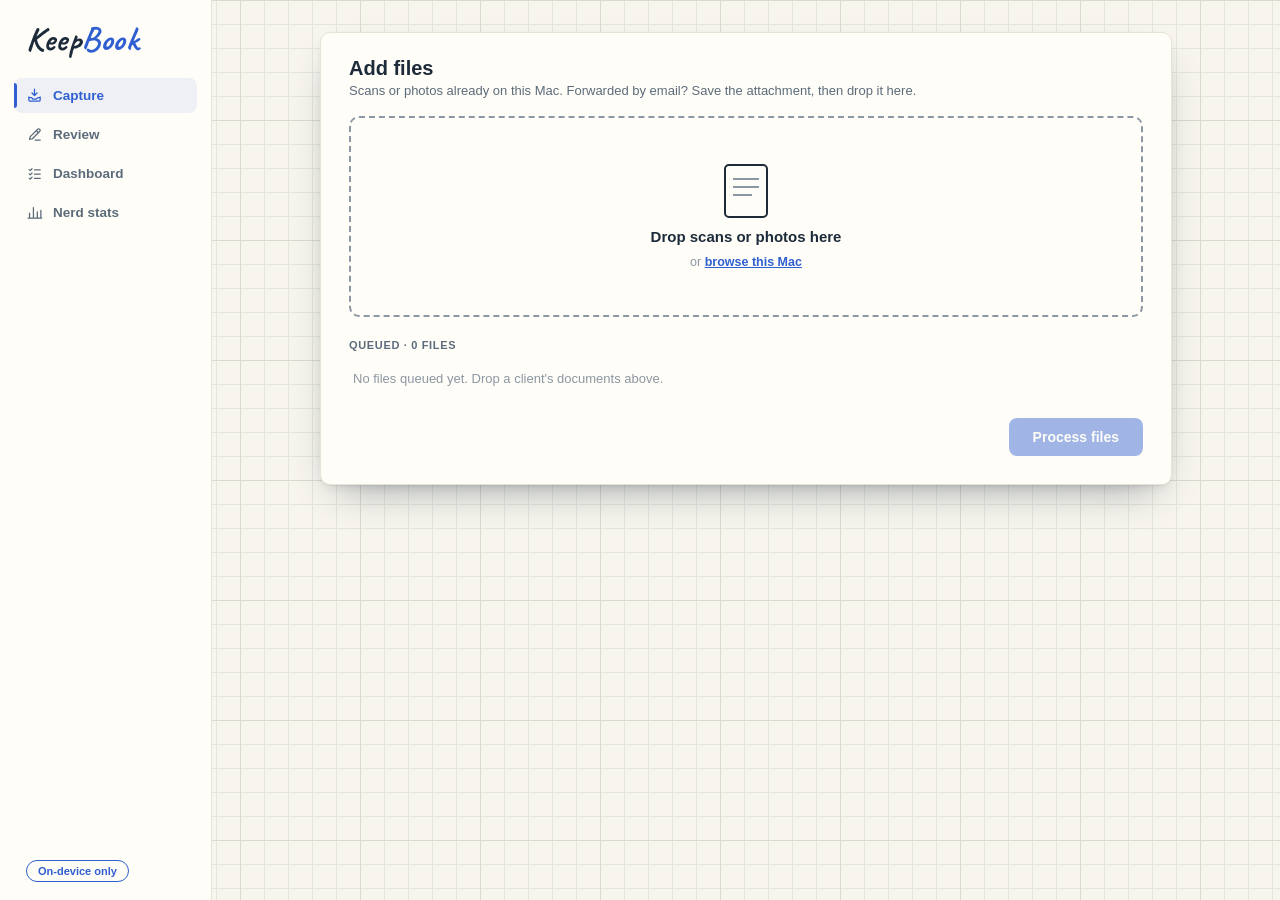
==== commit ef37078a: "brand: ledger mark as favicon; sidebar nav icons (stroke inherits state color) Co-Authored-By: Claud" ====
--- a/frontend/index.html
+++ b/frontend/index.html
@@ -11,17 +11,22 @@
 <body>
   <header class="app-header">
     <div class="brand">
-      <!-- Drop frontend/assets/logo.svg to replace the text wordmark (zero code change).
-           No logo present -> img errors, removes itself, the text wordmark below shows. -->
+      <!-- Two zero-code logo slots:
+           assets/logo-mark.svg  -> square mark shown BESIDE the text wordmark
+           assets/logo.svg       -> full wordmark, REPLACES the text wordmark
+           Missing files error out and remove themselves; text wordmark is the default. -->
+      <img class="brand-mark" src="assets/logo-mark.svg" alt=""
+           onload="this.classList.add('loaded')" onerror="this.remove()">
       <img class="brand-logo" src="assets/logo.svg" alt="KeepBook"
            onload="this.classList.add('loaded')" onerror="this.remove()">
       <div class="wordmark">Keep<span class="dot">Book</span></div>
     </div>
     <nav class="nav" id="nav">
-      <button data-view="capture" class="active">Capture</button>
-      <button data-view="review">Review</button>
-      <button data-view="dashboard">Dashboard</button>
-      <button data-view="nerds">Nerd stats</button>
+      <!-- nav icons: stroke=currentColor so they inherit the button's state color -->
+      <button data-view="capture" class="active"><svg class="nav-ico" viewBox="0 0 24 24" aria-hidden="true"><path d="M12 3v9m0 0 3.5-3.5M12 12 8.5 8.5M4 14v4.5A1.5 1.5 0 0 0 5.5 20h13a1.5 1.5 0 0 0 1.5-1.5V14m-16 1h4l1.5 2h5L17 15h3" fill="none" stroke="currentColor" stroke-width="1.8" stroke-linecap="round" stroke-linejoin="round"/></svg><span>Capture</span></button>
+      <button data-view="review"><svg class="nav-ico" viewBox="0 0 24 24" aria-hidden="true"><path d="m5 19 1-4L16.5 4.5a1.9 1.9 0 0 1 2.7 0l.3.3a1.9 1.9 0 0 1 0 2.7L9 18l-4 1Zm9.5-12.5 3 3M13 20h7" fill="none" stroke="currentColor" stroke-width="1.8" stroke-linecap="round" stroke-linejoin="round"/></svg><span>Review</span></button>
+      <button data-view="dashboard"><svg class="nav-ico" viewBox="0 0 24 24" aria-hidden="true"><path d="M4.5 6.5 6 8l2.5-2.7M4.5 12.5 6 14l2.5-2.7M4.5 18.5 6 20l2.5-2.7M12 7h8M12 13h8M12 19h8" fill="none" stroke="currentColor" stroke-width="1.8" stroke-linecap="round" stroke-linejoin="round"/></svg><span>Dashboard</span></button>
+      <button data-view="nerds"><svg class="nav-ico" viewBox="0 0 24 24" aria-hidden="true"><path d="M5 20V13M10.5 20V5M16 20v-9M21 20V9M3 20h19" fill="none" stroke="currentColor" stroke-width="1.8" stroke-linecap="round" stroke-linejoin="round"/></svg><span>Nerd stats</span></button>
     </nav>
     <div class="header-spacer"></div>
     <div class="rail-foot">
--- a/frontend/css/styles.css
+++ b/frontend/css/styles.css
@@ -76,14 +76,20 @@
 
 /* Logo slot: text wordmark is the default; a dropped assets/logo.svg supersedes it.
    img stays hidden until it actually loads, so no broken-image box ever flashes. */
-.brand { display: flex; align-items: center; padding: 2px 12px 6px; }
+.brand { display: flex; align-items: center; gap: 10px; padding: 2px 12px 6px; }
 .brand-logo { display: none; height: 34px; width: auto; }
 .brand-logo.loaded { display: block; }
-.brand-logo.loaded + .wordmark { display: none; }
+.brand-logo.loaded ~ .wordmark { display: none; }
+/* Square mark: shows beside the wordmark (does not replace it). If the full
+   logo.svg also loads, the mark yields to it to avoid double-branding. */
+.brand-mark { display: none; height: 34px; width: auto; }
+.brand-mark.loaded { display: block; }
+.brand-mark.loaded ~ .brand-logo.loaded { margin-left: -2px; }
 
 .nav { display: flex; flex-direction: column; gap: 4px; margin-left: 0; }
 .nav button {
   position: relative;
+  display: flex; align-items: center; gap: 10px;
   font-family: var(--font-sans);
   font-size: 13.5px; font-weight: 600;
   color: var(--muted);
@@ -92,6 +98,7 @@
   padding: 9px 12px; border-radius: 8px;
   transition: background .15s, color .15s;
 }
+.nav-ico { flex: none; width: 17px; height: 17px; }
 .nav button:hover { background: #00000008; color: var(--ink); }
 .nav button.active { color: var(--ink-blue); background: #2f5fd014; }
 /* bookmark-ribbon left edge on the active row */
@@ -386,6 +393,38 @@
   margin: 2px 0 0; color: var(--ink); max-height: 180px; overflow: auto;
 }
 .tc-pre.tc-err { color: var(--red); }
+.tc-retry {
+  display: inline-block; margin-left: 8px; padding: 0 6px; border-radius: 999px;
+  font-size: 9px; font-weight: 700; letter-spacing: .04em; text-transform: uppercase;
+  color: var(--red); border: 1px solid var(--red); vertical-align: middle;
+}
+
+/* ---------- Recent runs (cross-run trace surface) ---------- */
+.run-row { border: 1px solid var(--line); border-radius: 8px; margin-bottom: 8px; background: var(--card); overflow: hidden; }
+.run-row.open { border-color: var(--ink-blue); }
+.run-head {
+  width: 100%; display: grid; align-items: center; gap: 12px;
+  grid-template-columns: 16px minmax(140px, 1.4fr) minmax(120px, 2fr) auto auto;
+  background: none; border: 0; cursor: pointer; text-align: left;
+  padding: 10px 12px; font: inherit; color: var(--ink);
+}
+.run-head:hover { background: var(--paper-hover, rgba(0,0,0,.02)); }
+.run-caret { color: var(--faint); font-size: 11px; }
+.run-type { font-size: 13.5px; font-weight: 600; }
+.run-id { font-size: 11px; font-weight: 500; color: var(--faint); margin-left: 4px; }
+.run-stages { font: 11.5px/1.3 ui-monospace, Menlo, monospace; color: var(--muted); }
+.run-model { font-size: 11px; color: var(--faint); white-space: nowrap; text-align: right; }
+.run-lat { font-size: 12px; color: var(--muted); white-space: nowrap; text-align: right; }
+.run-retry {
+  display: inline-block; margin-left: 8px; padding: 0 6px; border-radius: 999px;
+  font-size: 9px; font-weight: 700; letter-spacing: .04em; text-transform: uppercase;
+  color: var(--red); border: 1px solid var(--red);
+}
+.run-trace { padding: 4px 12px 12px; border-top: 1px solid var(--line); }
+@media (max-width: 720px) {
+  .run-head { grid-template-columns: 16px 1fr auto; }
+  .run-stages, .run-model { display: none; }
+}
 
 .detail-foot { grid-column: 1 / -1; display: flex; align-items: center; justify-content: space-between; gap: 16px; margin-top: 4px; }
 
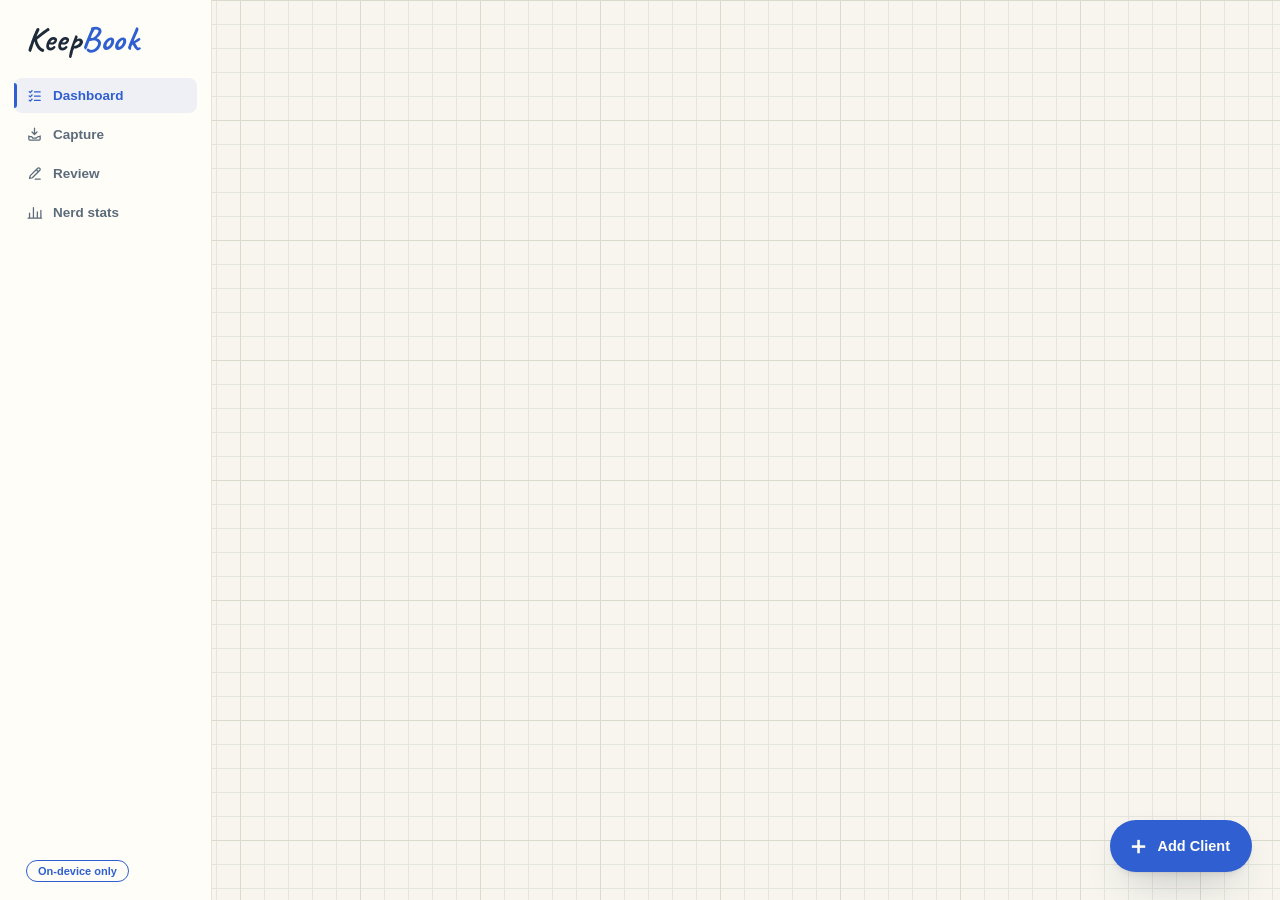
==== commit 804e729c: "FREEZE (T44): review copy per founder, strikethrough on received checklist items Co-Authored-By: Cla" ====
--- a/frontend/index.html
+++ b/frontend/index.html
@@ -4,8 +4,11 @@
   <meta charset="utf-8">
   <meta name="viewport" content="width=device-width, initial-scale=1">
   <meta name="description" content="On-device tax document intake. KeepBook reads scans and photos, extracts fields, and builds per-client checklists locally on your Mac. Nothing is uploaded.">
-  <title>KeepBook — on-device tax intake</title>
+  <title>KeepBook</title>
   <link rel="icon" type="image/svg+xml" href="assets/favicon.svg">
+  <link rel="manifest" href="manifest.json">
+  <link rel="apple-touch-icon" href="assets/icon-192.png">
+  <meta name="theme-color" content="#f7f5ee">
   <link rel="stylesheet" href="css/styles.css">
 </head>
 <body>
@@ -23,9 +26,9 @@
     </div>
     <nav class="nav" id="nav">
       <!-- nav icons: stroke=currentColor so they inherit the button's state color -->
-      <button data-view="capture" class="active"><svg class="nav-ico" viewBox="0 0 24 24" aria-hidden="true"><path d="M12 3v9m0 0 3.5-3.5M12 12 8.5 8.5M4 14v4.5A1.5 1.5 0 0 0 5.5 20h13a1.5 1.5 0 0 0 1.5-1.5V14m-16 1h4l1.5 2h5L17 15h3" fill="none" stroke="currentColor" stroke-width="1.8" stroke-linecap="round" stroke-linejoin="round"/></svg><span>Capture</span></button>
-      <button data-view="review"><svg class="nav-ico" viewBox="0 0 24 24" aria-hidden="true"><path d="m5 19 1-4L16.5 4.5a1.9 1.9 0 0 1 2.7 0l.3.3a1.9 1.9 0 0 1 0 2.7L9 18l-4 1Zm9.5-12.5 3 3M13 20h7" fill="none" stroke="currentColor" stroke-width="1.8" stroke-linecap="round" stroke-linejoin="round"/></svg><span>Review</span></button>
-      <button data-view="dashboard"><svg class="nav-ico" viewBox="0 0 24 24" aria-hidden="true"><path d="M4.5 6.5 6 8l2.5-2.7M4.5 12.5 6 14l2.5-2.7M4.5 18.5 6 20l2.5-2.7M12 7h8M12 13h8M12 19h8" fill="none" stroke="currentColor" stroke-width="1.8" stroke-linecap="round" stroke-linejoin="round"/></svg><span>Dashboard</span></button>
+      <button data-view="dashboard" class="active"><svg class="nav-ico" viewBox="0 0 24 24" aria-hidden="true"><path d="M4.5 6.5 6 8l2.5-2.7M4.5 12.5 6 14l2.5-2.7M4.5 18.5 6 20l2.5-2.7M12 7h8M12 13h8M12 19h8" fill="none" stroke="currentColor" stroke-width="1.8" stroke-linecap="round" stroke-linejoin="round"/></svg><span>Dashboard</span></button>
+      <button data-view="capture"><svg class="nav-ico" viewBox="0 0 24 24" aria-hidden="true"><path d="M12 3v9m0 0 3.5-3.5M12 12 8.5 8.5M4 14v4.5A1.5 1.5 0 0 0 5.5 20h13a1.5 1.5 0 0 0 1.5-1.5V14m-16 1h4l1.5 2h5L17 15h3" fill="none" stroke="currentColor" stroke-width="1.8" stroke-linecap="round" stroke-linejoin="round"/></svg><span>Capture</span></button>
+      <button data-view="review"><svg class="nav-ico" viewBox="0 0 24 24" aria-hidden="true"><path d="m5 19 1-4L16.5 4.5a1.9 1.9 0 0 1 2.7 0l.3.3a1.9 1.9 0 0 1 0 2.7L9 18l-4 1Zm9.5-12.5 3 3M13 20h7" fill="none" stroke="currentColor" stroke-width="1.8" stroke-linecap="round" stroke-linejoin="round"/></svg><span>Review</span><span class="nav-badge tnum" id="nav-review-badge" hidden></span></button>
       <button data-view="nerds"><svg class="nav-ico" viewBox="0 0 24 24" aria-hidden="true"><path d="M5 20V13M10.5 20V5M16 20v-9M21 20V9M3 20h19" fill="none" stroke="currentColor" stroke-width="1.8" stroke-linecap="round" stroke-linejoin="round"/></svg><span>Nerd stats</span></button>
     </nav>
     <div class="header-spacer"></div>
@@ -71,7 +74,7 @@
           <div class="screen-head">
             <div>
               <h1>Review &amp; confirm</h1>
-              <div class="sub">Each document: the source image beside what the model read. Nothing enters a client's checklist until you confirm it.</div>
+              <div class="sub">AI can make mistakes. Review each document for accuracy. Nothing enters a client's checklist until you confirm it.</div>
             </div>
             <div class="op-note" id="review-op"></div>
           </div>
@@ -87,6 +90,7 @@
     <section class="view" id="view-dashboard">
       <div id="stats-line"></div>
       <div class="client-grid" id="client-grid" style="margin-top:22px"></div>
+      <button class="fab" id="fab-new-client" aria-label="Add client"><span class="fab-plus">＋</span>Add Client</button>
     </section>
 
     <!-- ============ STATS FOR NERDS ============ -->
@@ -100,6 +104,7 @@
   <div class="toast" id="toast"></div>
 
   <script src="js/api.js"></script>
+  <script src="js/csv.js"></script>
   <script src="js/app.js"></script>
 </body>
 </html>
--- a/frontend/css/styles.css
+++ b/frontend/css/styles.css
@@ -81,8 +81,15 @@
 .brand-logo.loaded { display: block; }
 .brand-logo.loaded ~ .wordmark { display: none; }
 /* Square mark: shows beside the wordmark (does not replace it). If the full
-   logo.svg also loads, the mark yields to it to avoid double-branding. */
-.brand-mark { display: none; height: 34px; width: auto; }
+   logo.svg also loads, the mark yields to it to avoid double-branding.
+   Sticker treatment: the mark's cream pages sat flat on the cream rail, so it
+   gets its own white tile + line border + soft shadow, like a sticker on the
+   ledger's cover. */
+.brand-mark {
+  display: none; height: 34px; width: auto;
+  background: #fff; border: 1px solid var(--line); border-radius: 7px;
+  padding: 3px; box-shadow: var(--shadow-soft);
+}
 .brand-mark.loaded { display: block; }
 .brand-mark.loaded ~ .brand-logo.loaded { margin-left: -2px; }
 
@@ -99,6 +106,13 @@
   transition: background .15s, color .15s;
 }
 .nav-ico { flex: none; width: 17px; height: 17px; }
+/* Review badge: how many docs wait on the reviewer. Hidden at zero. */
+.nav-badge {
+  margin-left: auto; min-width: 20px; text-align: center;
+  font-size: 11px; font-weight: 700; line-height: 1;
+  color: var(--card); background: var(--ink-blue);
+  border-radius: 999px; padding: 4px 6px;
+}
 .nav button:hover { background: #00000008; color: var(--ink); }
 .nav button.active { color: var(--ink-blue); background: #2f5fd014; }
 /* bookmark-ribbon left edge on the active row */
@@ -438,7 +452,34 @@
 .link-discard:hover { color: var(--red); }
 
 /* ---------- Checklist Dashboard ---------- */
-.client-grid { display: flex; flex-direction: column; gap: 22px; }
+/* Multi-column client grid: cards flow into as many ~400px columns as fit.
+   align-items:start keeps short cards from stretching to their row's tallest. */
+.client-grid {
+  display: grid; grid-template-columns: repeat(auto-fill, minmax(390px, 1fr));
+  gap: 18px; align-items: start;
+}
+/* the dashboard earns a wider canvas than the reading-width views */
+main:has(#view-dashboard.active) { max-width: 1320px; }
+/* the create form reads better across the full row */
+.new-client-form { grid-column: 1 / -1; }
+/* FAB: the always-available "+ New client", pinned bottom-right over the
+   scrollable client grid */
+.fab {
+  position: fixed; right: 28px; bottom: 28px; z-index: 30;
+  display: inline-flex; align-items: center; gap: 8px;
+  height: 52px; padding: 0 22px 0 16px; border-radius: 999px; border: none; cursor: pointer;
+  background: var(--ink-blue); color: var(--card);
+  font-family: var(--font-sans); font-size: 14.5px; font-weight: 600;
+  box-shadow: var(--shadow-card);
+  transition: background .15s, transform .15s;
+}
+.fab .fab-plus { font-size: 24px; line-height: 1; font-weight: 600; }
+/* measured-value tooltips: dotted underline cues that a definition is a hover away */
+.tile[title] .tile-lbl, .nb-row[title] .nb-lbl, .stat[title] .lbl,
+.section-label[title] {
+  text-decoration: underline dotted var(--faint); text-underline-offset: 3px; cursor: help;
+}
+.fab:hover { background: var(--ink-blue-dk); transform: translateY(-1px); }
 .client-card .card-pad { padding: 22px 26px 24px; }
 .client-name { font-family: var(--font-hand); font-size: 34px; font-weight: 600; line-height: 1; }
 .client-meta { font-size: 13px; color: var(--muted); margin: 4px 0 16px; }
@@ -466,6 +507,14 @@
 .check-row .c-label { font-size: 14.5px; font-weight: 600; }
 .check-row .c-sub { font-size: 12px; color: var(--muted); margin-top: 1px; }
 .check-row.missing .c-label { color: var(--ink); }
+/* Received items read as crossed off the paper checklist: ink check + a faint
+   strike on the label. The date subline stays unstruck and readable. */
+.check-row.done .c-label {
+  color: var(--muted);
+  text-decoration: line-through;
+  text-decoration-color: var(--faint);
+  text-decoration-thickness: 1.5px;
+}
 .check-row.missing .c-sub { color: #8a6d00; font-weight: 600; }
 .check-row.pending .c-label,
 .check-row.pending .c-sub { color: var(--muted); }
@@ -477,6 +526,10 @@
 }
 .pending-flag { font-size: 11px; font-weight: 600; color: var(--muted); background: #ececec; padding: 2px 9px; border-radius: 999px; }
 .request-link { font-size: 12.5px; font-weight: 600; color: var(--ink-blue); background: none; border: none; cursor: pointer; padding: 0; }
+
+.also-received { font-size: 12px; color: var(--muted); margin-top: 10px; padding-top: 8px; border-top: 1px dashed var(--line); line-height: 1.5; }
+.also-received .ar-label { font-weight: 600; color: var(--ink); }
+.also-received .ar-date { color: var(--faint); }
 
 .client-foot { display: flex; justify-content: flex-end; margin-top: 14px; padding-top: 12px; border-top: 1px solid var(--line); }
 .export-csv-link { font-size: 12px; font-weight: 600; color: var(--muted); letter-spacing: .02em; }
@@ -522,6 +575,19 @@
 .nc-error { font-size: 12px; font-weight: 600; color: var(--red); margin-top: 12px; min-height: 15px; }
 .nc-foot { display: flex; justify-content: flex-end; gap: 10px; margin-top: 14px; }
 
+/* CSV client-list import (T69): a quiet secondary affordance in the form, plus
+   the preview-then-commit panel that replaces the form once a file is chosen. */
+.nc-import-row { font-size: 12.5px; color: var(--faint); margin-top: 14px; }
+.nc-import-link {
+  border: none; background: none; cursor: pointer; padding: 0;
+  font-size: 12.5px; font-weight: 600; color: var(--ink-blue);
+  text-decoration: underline; text-underline-offset: 2px;
+}
+.nc-import-link:hover { color: var(--ink); }
+.nc-csv-file { font-size: 12.5px; color: var(--faint); margin-top: 4px; }
+.nc-csv-summary { font-size: 13px; font-weight: 600; color: var(--ink); margin: 14px 0 6px; }
+.nc-csv-names { font-size: 12.5px; color: var(--muted); line-height: 1.5; }
+
 /* Review card settle-in — plays once, only on a doc's first appearance (JS gates
    the class via state.knownReviewIds). Base state = settled, so reduced-motion
    simply lands here. */
